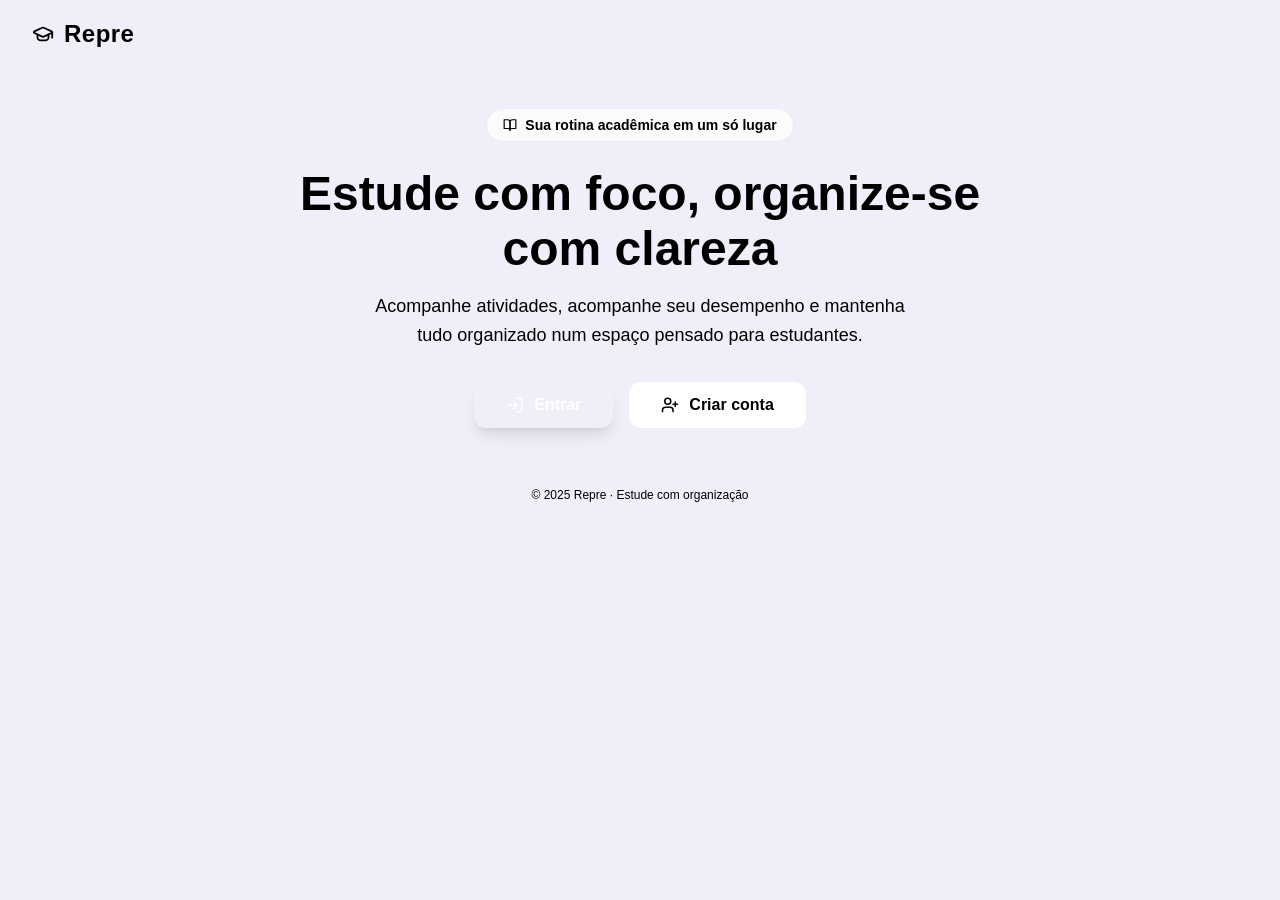
==== index.html @ 1df667ef "Add files via upload" ====
<!DOCTYPE html>
<html lang="pt-BR">

<head>
    <meta charset="UTF-8">
    <meta name="viewport" content="width=device-width, initial-scale=1.0">
    <title>REPRE</title>
    <link rel="stylesheet" href="index.css">
</head>

<body>

    <div class="page">
        <div class="bg-gradient"></div>
        <div class="bg-books" id="bgBooks" aria-hidden="true"></div>

        <header>
            <div class="logo">
                <svg xmlns="http://www.w3.org/2000/svg" width="22" height="22" viewBox="0 0 24 24" fill="none"
                    stroke="currentColor" stroke-width="2" stroke-linecap="round" stroke-linejoin="round">
                    <path
                        d="M21.42 10.922a1 1 0 0 0-.019-1.838L12.83 5.18a2 2 0 0 0-1.66 0L2.6 9.08a1 1 0 0 0 0 1.832l8.57 3.908a2 2 0 0 0 1.66 0z" />
                    <path d="M22 10v6" />
                    <path d="M6 12.5V16a6 3 0 0 0 12 0v-3.5" />
                </svg>
                Repre
            </div>
        </header>

        <main>
            <span class="badge fade">
                <svg xmlns="http://www.w3.org/2000/svg" width="14" height="14" viewBox="0 0 24 24" fill="none"
                    stroke="currentColor" stroke-width="2" stroke-linecap="round" stroke-linejoin="round">
                    <path d="M2 3h6a4 4 0 0 1 4 4v14a3 3 0 0 0-3-3H2z" />
                    <path d="M22 3h-6a4 4 0 0 0-4 4v14a3 3 0 0 1 3-3h7z" />
                </svg>
                Sua rotina acadêmica em um só lugar
            </span>

            <h1 class="fade">
                Estude com <span class="accent">foco</span>, organize-se com <span class="accent">clareza</span>
            </h1>

            <p class="subtitle fade">
                Acompanhe atividades, acompanhe seu desempenho e mantenha tudo
                organizado num espaço pensado para estudantes.
            </p>

            <div class="actions fade">
                <a href="/login" class="btn btn-primary">
                    <svg xmlns="http://www.w3.org/2000/svg" width="18" height="18" viewBox="0 0 24 24" fill="none"
                        stroke="currentColor" stroke-width="2" stroke-linecap="round" stroke-linejoin="round">
                        <path d="M15 3h4a2 2 0 0 1 2 2v14a2 2 0 0 1-2 2h-4" />
                        <path d="M10 17l5-5-5-5" />
                        <path d="M15 12H3" />
                    </svg>
                    Entrar
                </a>
                <a href="/register" class="btn btn-secondary">
                    <svg xmlns="http://www.w3.org/2000/svg" width="18" height="18" viewBox="0 0 24 24" fill="none"
                        stroke="currentColor" stroke-width="2" stroke-linecap="round" stroke-linejoin="round">
                        <path d="M16 21v-2a4 4 0 0 0-4-4H6a4 4 0 0 0-4 4v2" />
                        <circle cx="9" cy="7" r="4" />
                        <line x1="19" y1="8" x2="19" y2="14" />
                        <line x1="22" y1="11" x2="16" y2="11" />
                    </svg>
                    Criar conta
                </a>
            </div>

        </main>

        <footer>
            © 2025 Repre · Estude com organização
        </footer>
    </div>

    <script>
        const FALL_EMOJIS = ["📘", "📗", "📙", "📕", "📓", "📒", "📚", "📖"];
        const BOOK_COUNT = 22;

        const bg = document.getElementById("bgBooks");
        for (let i = 0; i < BOOK_COUNT; i++) {
            const b = document.createElement("div");
            b.className = "book";
            b.textContent = FALL_EMOJIS[Math.floor(Math.random() * FALL_EMOJIS.length)];
            b.style.left = Math.random() * 100 + "vw";
            b.style.fontSize = 20 + Math.random() * 26 + "px";
            b.style.animationDuration = 7 + Math.random() * 8 + "s";
            b.style.animationDelay = -Math.random() * 10 + "s";
            b.style.opacity = (0.18 + Math.random() * 0.22).toFixed(2);
            bg.appendChild(b);
        }
    </script>

</body>

</html>
---- index.css ----
*,
*::before,
*::after {
    box-sizing: border-box;
    margin: 0;
    padding: 0;
}

body {
    font-family: 'Montserrat', sans-serif;
    background-color: #f0eef8;
    min-height: 100vh;
}

.bg-books {
    position: fixed;
    inset: 0;
    z-index: 0;
    pointer-events: none;
    overflow: hidden;
}

.book {
    position: absolute;
    top: -60px;
    animation: fall linear infinite;
    will-change: transform;
}

@keyframes fall {
    0% {
        transform: translateY(0) rotate(0deg);
    }

    100% {
        transform: translateY(110vh) rotate(360deg);
    }
}

@keyframes fade-down {
    from {
        opacity: 0;
        transform: translateY(12px);
    }

    to {
        opacity: 1;
        transform: translateY(0);
    }
}

.fade {
    opacity: 0;
    animation: fade-down 0.6s ease both;
}

@media (prefers-reduced-motion: reduce) {
    .book {
        animation: none;
        display: none;
    }

    .fade {
        animation: none;
        opacity: 1;
    }
}

header {
    position: relative;
    z-index: 10;
    display: flex;
    align-items: center;
    justify-content: space-between;
    padding: 20px 32px;
}

.logo {
    display: flex;
    align-items: center;
    gap: 10px;
    font-size: 24px;
    font-weight: 800;
    color: var(--slate-700);
    letter-spacing: 0.02em;
}

.logo svg {
    color: var(--gold);
}


main {
    position: relative;
    z-index: 10;
    flex: 1;
    display: flex;
    flex-direction: column;
    align-items: center;
    justify-content: center;
    text-align: center;
    padding: 40px 24px;
}

.badge {
    display: inline-flex;
    align-items: center;
    gap: 8px;
    font-size: 14px;
    font-weight: 700;
    color: var(--slate-700);
    background: rgba(255, 255, 255, 0.7);
    border: 1px solid rgba(203, 213, 225, 0.4);
    padding: 8px 16px;
    border-radius: 999px;
    margin-bottom: 24px;
    backdrop-filter: blur(4px);
    animation-delay: 0s;
}

h1 {
    font-size: 48px;
    font-weight: 800;
    line-height: 1.15;
    color: var(--slate-700);
    max-width: 720px;
    margin: 0;
    animation-delay: 0.1s;
}

h1 .accent {
    color: var(--amber-600);
}

.subtitle {
    margin-top: 16px;
    font-size: 18px;
    color: var(--slate-500);
    max-width: 560px;
    line-height: 1.6;
    animation-delay: 0.2s;
}

.actions {
    margin-top: 32px;
    display: flex;
    gap: 16px;
    animation-delay: 0.3s;
}

.btn {
    display: inline-flex;
    align-items: center;
    gap: 10px;
    font-size: 16px;
    font-weight: 700;
    padding: 14px 32px;
    border-radius: 12px;
    text-decoration: none;
    transition: transform 0.2s ease, box-shadow 0.2s ease, border-color 0.2s ease;
}

.btn-primary {
    color: #fff;
    background: var(--slate-700);
    box-shadow: 0 10px 15px -3px rgba(0, 0, 0, 0.1), 0 4px 6px -4px rgba(0, 0, 0, 0.1);
}

.btn-primary:hover {
    transform: translateY(-2px);
    box-shadow: 0 20px 25px -5px rgba(0, 0, 0, 0.1), 0 8px 10px -6px rgba(0, 0, 0, 0.1);
}

.btn-secondary {
    color: var(--slate-700);
    background: #fff;
    border: 2px solid var(--slate-400);
}

.btn-secondary:hover {
    transform: translateY(-2px);
    border-color: var(--slate-700);
}

/* rodapé */
footer {
    position: relative;
    z-index: 10;
    text-align: center;
    padding: 20px 0;
    font-size: 12px;
    color: var(--slate-500);
}

@media (max-width: 640px) {
    h1 {
        font-size: 32px;
    }

    .actions {
        flex-direction: column;
        width: 100%;
        max-width: 280px;
    }

    .features {
        gap: 16px;
    }
}
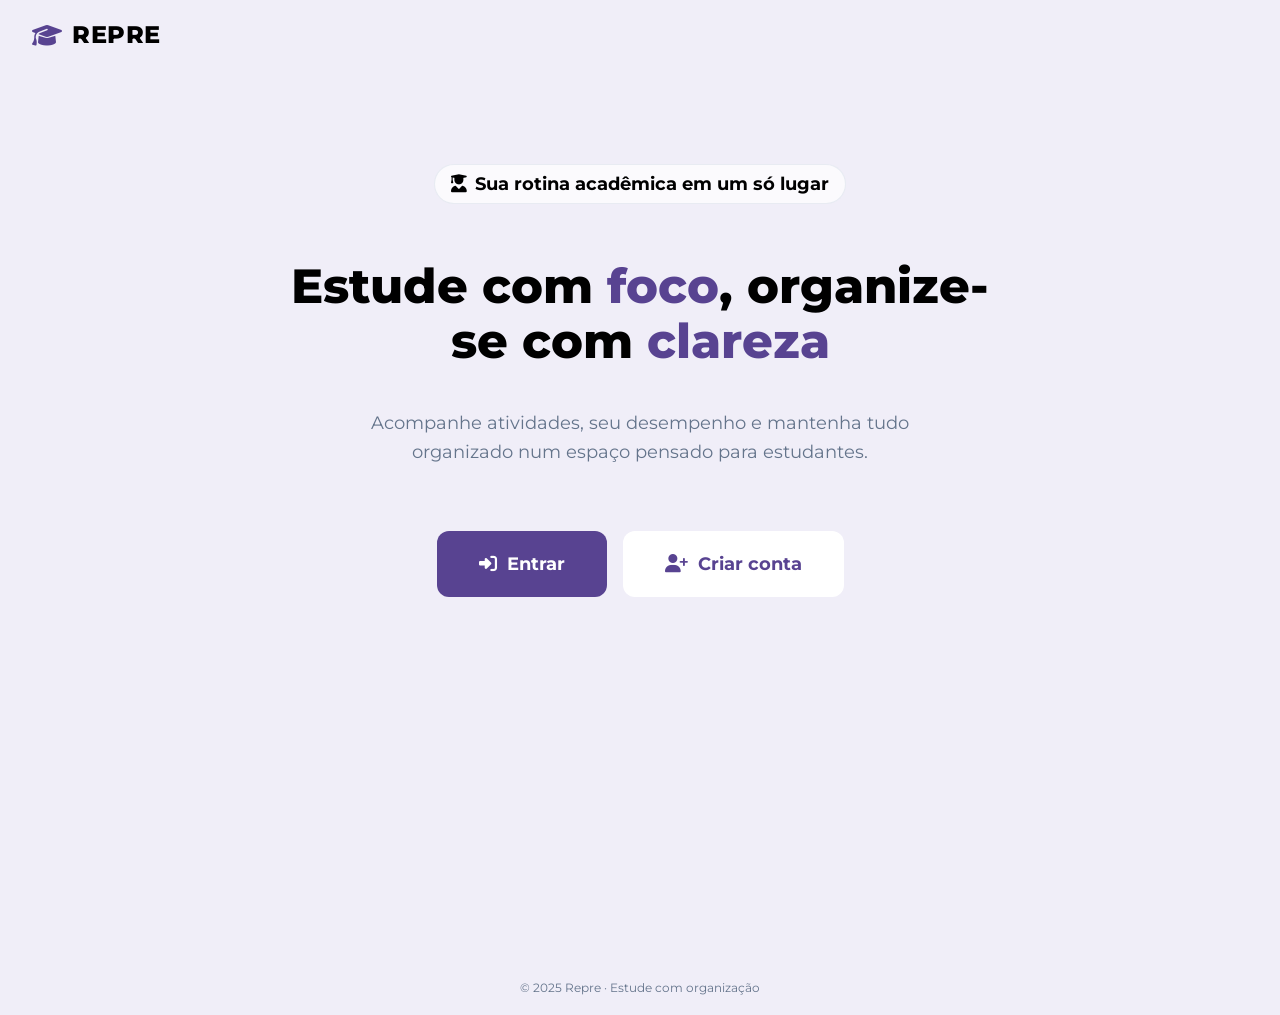
==== commit 1b28a909: "Add files via upload" ====
--- a/index.html
+++ b/index.html
@@ -6,93 +6,53 @@
     <meta name="viewport" content="width=device-width, initial-scale=1.0">
     <title>REPRE</title>
     <link rel="stylesheet" href="index.css">
+    <link href="https://fonts.googleapis.com/css2?family=Montserrat:wght@400;500;600;700&display=swap" rel="stylesheet">
+    <link rel="stylesheet" href="https://cdnjs.cloudflare.com/ajax/libs/font-awesome/6.7.2/css/all.min.css">
 </head>
 
 <body>
+    <div class="bg-books" id="bgBooks" aria-hidden="true"></div>
 
-    <div class="page">
-        <div class="bg-gradient"></div>
-        <div class="bg-books" id="bgBooks" aria-hidden="true"></div>
+    <header>
+        <div class="logo-chapeu">
+            <i class="fa-solid fa-graduation-cap" style="color: #584391;"></i>
+            REPRE
+        </div>
+    </header>
 
-        <header>
-            <div class="logo">
-                <svg xmlns="http://www.w3.org/2000/svg" width="22" height="22" viewBox="0 0 24 24" fill="none"
-                    stroke="currentColor" stroke-width="2" stroke-linecap="round" stroke-linejoin="round">
-                    <path
-                        d="M21.42 10.922a1 1 0 0 0-.019-1.838L12.83 5.18a2 2 0 0 0-1.66 0L2.6 9.08a1 1 0 0 0 0 1.832l8.57 3.908a2 2 0 0 0 1.66 0z" />
-                    <path d="M22 10v6" />
-                    <path d="M6 12.5V16a6 3 0 0 0 12 0v-3.5" />
-                </svg>
-                Repre
-            </div>
-        </header>
+    <content>
+        <span class="caixinha fade">
+            <i class="fa-solid fa-user-graduate"></i>
+            Sua rotina acadêmica em um só lugar
+        </span>
 
-        <main>
-            <span class="badge fade">
-                <svg xmlns="http://www.w3.org/2000/svg" width="14" height="14" viewBox="0 0 24 24" fill="none"
-                    stroke="currentColor" stroke-width="2" stroke-linecap="round" stroke-linejoin="round">
-                    <path d="M2 3h6a4 4 0 0 1 4 4v14a3 3 0 0 0-3-3H2z" />
-                    <path d="M22 3h-6a4 4 0 0 0-4 4v14a3 3 0 0 1 3-3h7z" />
-                </svg>
-                Sua rotina acadêmica em um só lugar
-            </span>
+        <h1 class="fade">
+            Estude com <span class="marcacao">foco</span>, organize-se com <span class="marcacao">clareza</span>
+        </h1>
 
-            <h1 class="fade">
-                Estude com <span class="accent">foco</span>, organize-se com <span class="accent">clareza</span>
-            </h1>
+        <p class="subtitle fade">
+            Acompanhe atividades, seu desempenho e mantenha tudo
+            organizado num espaço pensado para estudantes.
+        </p>
 
-            <p class="subtitle fade">
-                Acompanhe atividades, acompanhe seu desempenho e mantenha tudo
-                organizado num espaço pensado para estudantes.
-            </p>
+        <div class="actions fade">
+            <a href="/login.html" class="btn btn-entrar">
+                <i class="fa-solid fa-right-to-bracket"></i>
+                Entrar
+            </a>
+            <a href="/cadastro.html" class="btn btn-cadastrar">
+                <i class="fa-solid fa-user-plus"></i>
+                Criar conta
+            </a>
+        </div>
 
-            <div class="actions fade">
-                <a href="/login" class="btn btn-primary">
-                    <svg xmlns="http://www.w3.org/2000/svg" width="18" height="18" viewBox="0 0 24 24" fill="none"
-                        stroke="currentColor" stroke-width="2" stroke-linecap="round" stroke-linejoin="round">
-                        <path d="M15 3h4a2 2 0 0 1 2 2v14a2 2 0 0 1-2 2h-4" />
-                        <path d="M10 17l5-5-5-5" />
-                        <path d="M15 12H3" />
-                    </svg>
-                    Entrar
-                </a>
-                <a href="/register" class="btn btn-secondary">
-                    <svg xmlns="http://www.w3.org/2000/svg" width="18" height="18" viewBox="0 0 24 24" fill="none"
-                        stroke="currentColor" stroke-width="2" stroke-linecap="round" stroke-linejoin="round">
-                        <path d="M16 21v-2a4 4 0 0 0-4-4H6a4 4 0 0 0-4 4v2" />
-                        <circle cx="9" cy="7" r="4" />
-                        <line x1="19" y1="8" x2="19" y2="14" />
-                        <line x1="22" y1="11" x2="16" y2="11" />
-                    </svg>
-                    Criar conta
-                </a>
-            </div>
+    </content>
 
-        </main>
+    <footer>
+        © 2025 Repre · Estude com organização
+    </footer>
 
-        <footer>
-            © 2025 Repre · Estude com organização
-        </footer>
-    </div>
-
-    <script>
-        const FALL_EMOJIS = ["📘", "📗", "📙", "📕", "📓", "📒", "📚", "📖"];
-        const BOOK_COUNT = 22;
-
-        const bg = document.getElementById("bgBooks");
-        for (let i = 0; i < BOOK_COUNT; i++) {
-            const b = document.createElement("div");
-            b.className = "book";
-            b.textContent = FALL_EMOJIS[Math.floor(Math.random() * FALL_EMOJIS.length)];
-            b.style.left = Math.random() * 100 + "vw";
-            b.style.fontSize = 20 + Math.random() * 26 + "px";
-            b.style.animationDuration = 7 + Math.random() * 8 + "s";
-            b.style.animationDelay = -Math.random() * 10 + "s";
-            b.style.opacity = (0.18 + Math.random() * 0.22).toFixed(2);
-            bg.appendChild(b);
-        }
-    </script>
-
+    <script src="funcaolivros.js"></script>
 </body>
 
 </html>
--- a/index.css
+++ b/index.css
@@ -75,7 +75,7 @@
     padding: 20px 32px;
 }
 
-.logo {
+.logo-chapeu {
     display: flex;
     align-items: center;
     gap: 10px;
@@ -85,12 +85,9 @@
     letter-spacing: 0.02em;
 }
 
-.logo svg {
-    color: var(--gold);
-}
-
-
-main {
+
+content {
+    top: 55px;
     position: relative;
     z-index: 10;
     flex: 1;
@@ -102,18 +99,17 @@
     padding: 40px 24px;
 }
 
-.badge {
+.caixinha {
     display: inline-flex;
     align-items: center;
     gap: 8px;
-    font-size: 14px;
+    font-size: 18px;
     font-weight: 700;
-    color: var(--slate-700);
     background: rgba(255, 255, 255, 0.7);
     border: 1px solid rgba(203, 213, 225, 0.4);
     padding: 8px 16px;
     border-radius: 999px;
-    margin-bottom: 24px;
+    margin-bottom: 55px;
     backdrop-filter: blur(4px);
     animation-delay: 0s;
 }
@@ -124,21 +120,22 @@
     line-height: 1.15;
     color: var(--slate-700);
     max-width: 720px;
-    margin: 0;
+    margin: 0 0 24px 0;
     animation-delay: 0.1s;
 }
 
-h1 .accent {
-    color: var(--amber-600);
+h1 .marcacao {
+    color: #584391;
 }
 
 .subtitle {
     margin-top: 16px;
     font-size: 18px;
-    color: var(--slate-500);
+    color: rgb(100 116 139);
     max-width: 560px;
     line-height: 1.6;
     animation-delay: 0.2s;
+    margin-bottom: 32px;
 }
 
 .actions {
@@ -152,44 +149,45 @@
     display: inline-flex;
     align-items: center;
     gap: 10px;
-    font-size: 16px;
+    font-size: 18px;
     font-weight: 700;
-    padding: 14px 32px;
+    padding: 22px 42px;
     border-radius: 12px;
     text-decoration: none;
     transition: transform 0.2s ease, box-shadow 0.2s ease, border-color 0.2s ease;
 }
 
-.btn-primary {
-    color: #fff;
-    background: var(--slate-700);
-    box-shadow: 0 10px 15px -3px rgba(0, 0, 0, 0.1), 0 4px 6px -4px rgba(0, 0, 0, 0.1);
-}
-
-.btn-primary:hover {
-    transform: translateY(-2px);
-    box-shadow: 0 20px 25px -5px rgba(0, 0, 0, 0.1), 0 8px 10px -6px rgba(0, 0, 0, 0.1);
-}
-
-.btn-secondary {
-    color: var(--slate-700);
-    background: #fff;
-    border: 2px solid var(--slate-400);
-}
-
-.btn-secondary:hover {
-    transform: translateY(-2px);
-    border-color: var(--slate-700);
-}
-
-/* rodapé */
+.btn-entrar {
+    background-color: #584391;
+    color: #ffffff;
+    border: none;
+}
+
+.btn-entrar:hover {
+    background-color: #452d7a;
+    box-shadow: 0 6px 20px rgba(88, 67, 145, 0.3);
+    transform: translateY(-1px);
+}
+
+.btn-cadastrar {
+    background-color: #fff;
+    color: #584391;
+    border: none;
+}
+
+.btn-cadastrar:hover {
+    box-shadow: 0 6px 20px rgba(88, 67, 145, 0.3);
+    transform: translateY(-1px);
+}
+
 footer {
     position: relative;
     z-index: 10;
     text-align: center;
     padding: 20px 0;
     font-size: 12px;
-    color: var(--slate-500);
+    color: rgb(100 116 139);
+    top: 42vh;
 }
 
 @media (max-width: 640px) {
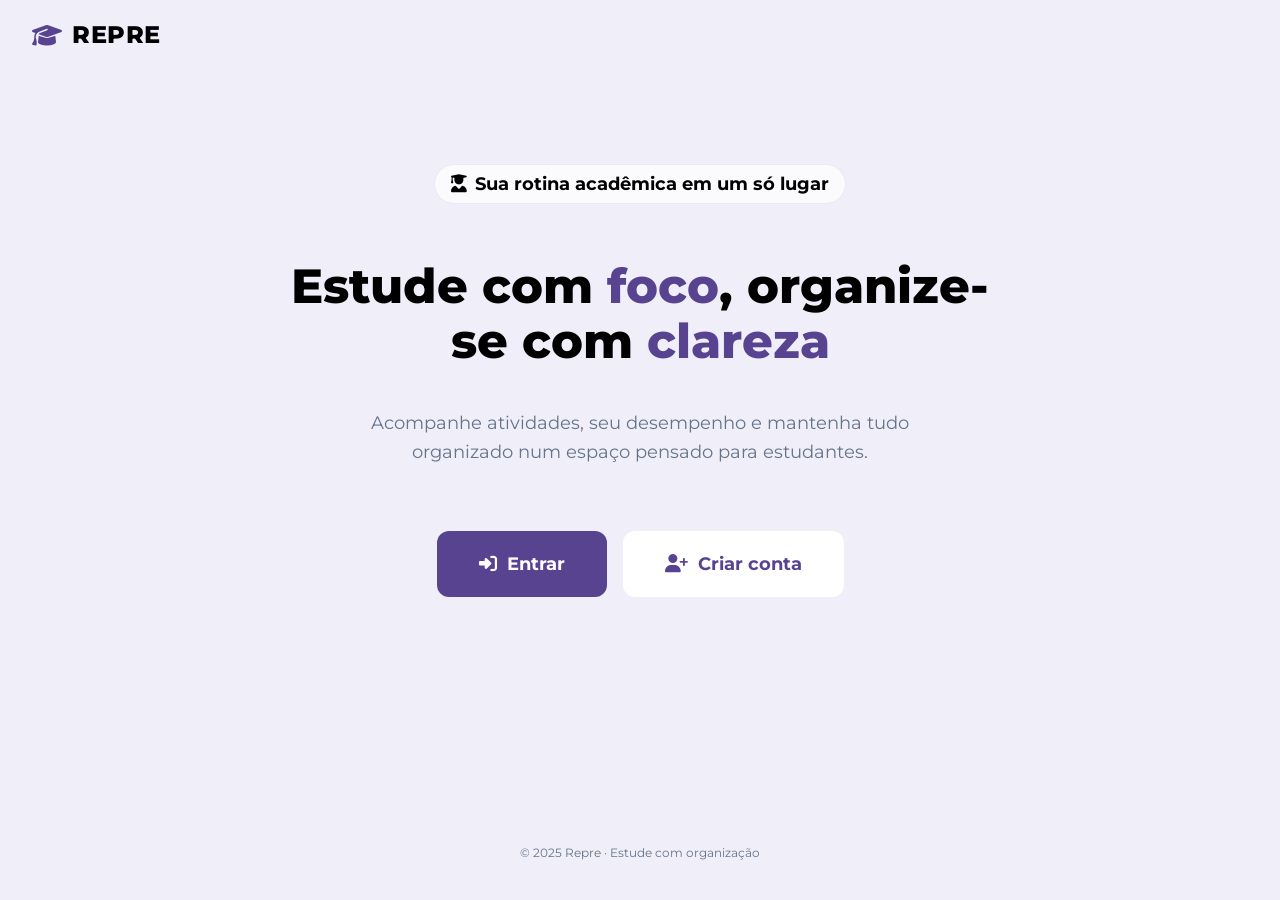
==== commit 36555a43: "Fix links in index.html for login and cadastro Updated links in the HTML file to point to the correc" ====
--- a/index.html
+++ b/index.html
@@ -36,11 +36,11 @@
         </p>
 
         <div class="actions fade">
-            <a href="/login.html" class="btn btn-entrar">
+            <a href="/REPRE-2.0//login.html" class="btn btn-entrar">
                 <i class="fa-solid fa-right-to-bracket"></i>
                 Entrar
             </a>
-            <a href="/cadastro.html" class="btn btn-cadastrar">
+            <a href="/REPRE-2.0/cadastro.html" class="btn btn-cadastrar">
                 <i class="fa-solid fa-user-plus"></i>
                 Criar conta
             </a>
@@ -55,4 +55,4 @@
     <script src="funcaolivros.js"></script>
 </body>
 
-</html>+</html>
--- a/index.css
+++ b/index.css
@@ -187,7 +187,7 @@
     padding: 20px 0;
     font-size: 12px;
     color: rgb(100 116 139);
-    top: 42vh;
+    top: 27vh;
 }
 
 @media (max-width: 640px) {
@@ -204,4 +204,4 @@
     .features {
         gap: 16px;
     }
-}+}
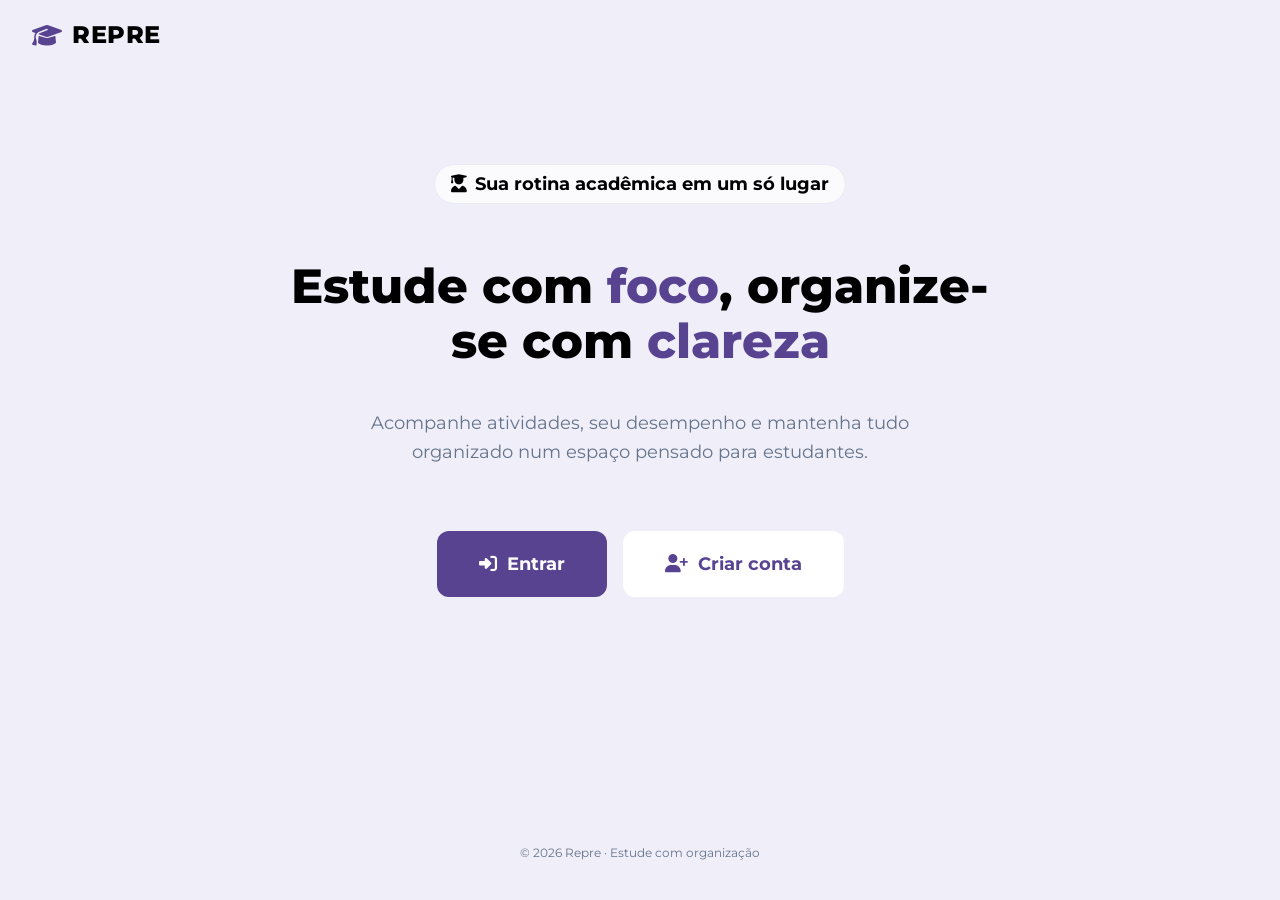
==== commit d8e9ddc3: "Update footer year in index.html Updated footer year from 2025 to 2026." ====
--- a/index.html
+++ b/index.html
@@ -36,7 +36,7 @@
         </p>
 
         <div class="actions fade">
-            <a href="/REPRE-2.0//login.html" class="btn btn-entrar">
+            <a href="/REPRE-2.0/login.html" class="btn btn-entrar">
                 <i class="fa-solid fa-right-to-bracket"></i>
                 Entrar
             </a>
@@ -49,7 +49,7 @@
     </content>
 
     <footer>
-        © 2025 Repre · Estude com organização
+        © 2026 Repre · Estude com organização
     </footer>
 
     <script src="funcaolivros.js"></script>
--- a/index.css
+++ b/index.css
@@ -54,7 +54,7 @@
     animation: fade-down 0.6s ease both;
 }
 
-@media (prefers-reduced-motion: reduce) {
+/*@media (prefers-reduced-motion: reduce) {
     .book {
         animation: none;
         display: none;
@@ -65,7 +65,7 @@
         opacity: 1;
     }
 }
-
+*/
 header {
     position: relative;
     z-index: 10;
